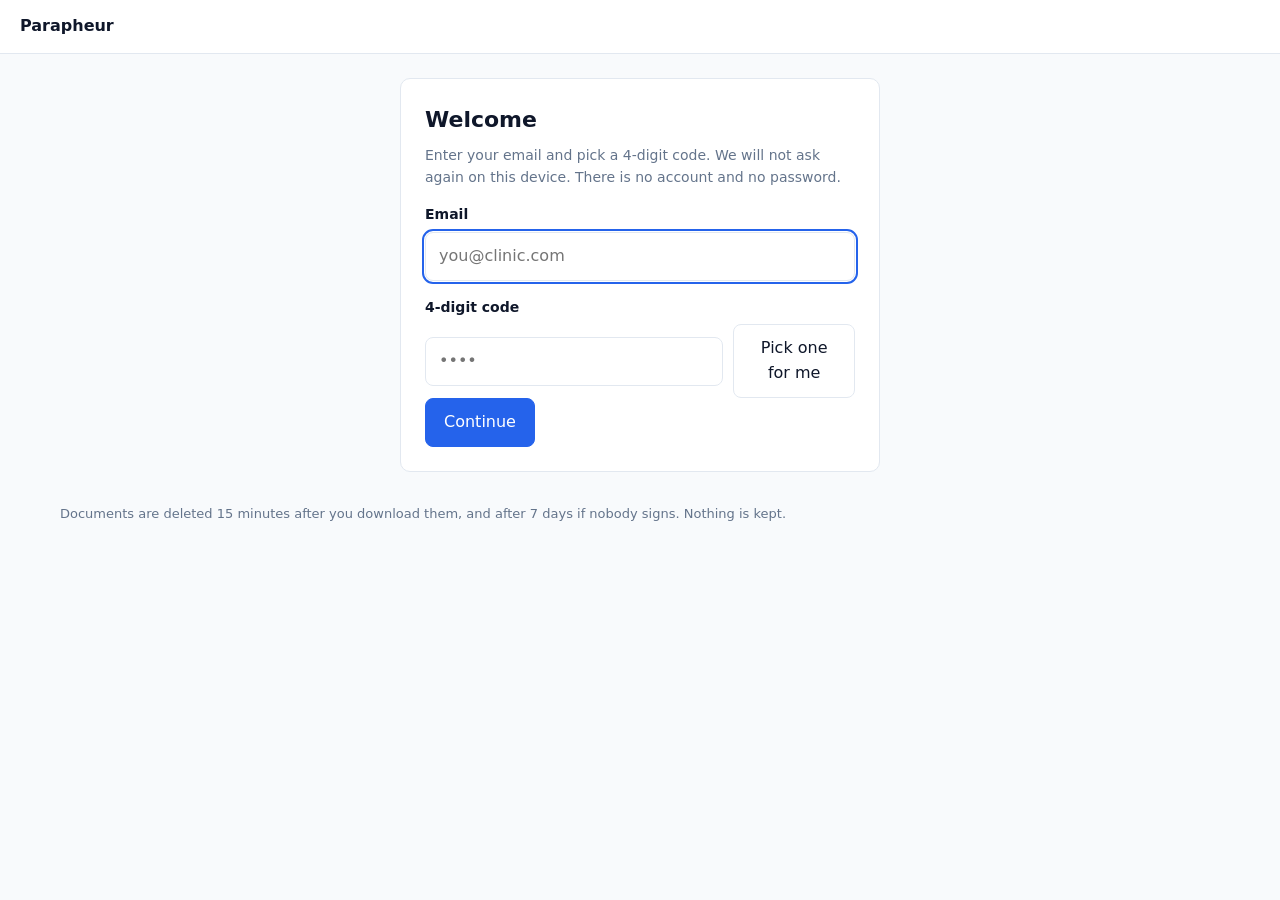
==== index.html @ 0815b0e6 "Parapheur : outil de signature de documents a distance" ====
<!doctype html>
<html lang="en">
<head>
  <meta charset="utf-8">
  <meta name="viewport" content="width=device-width, initial-scale=1, viewport-fit=cover">
  <title>Parapheur</title>
  <meta name="description" content="Send a PDF to be signed, without accounts.">
  <link rel="manifest" href="manifest.webmanifest">
  <meta name="theme-color" content="#0f172a">
  <link rel="apple-touch-icon" href="icons/icon-192.png">
  <meta name="apple-mobile-web-app-capable" content="yes">
  <meta name="apple-mobile-web-app-title" content="Parapheur">
  <link rel="stylesheet" href="css/style.css">
</head>
<body>
  <header id="entete">
    <a class="marque" href="#/">Parapheur</a>
    <nav id="nav" hidden>
      <a href="#/">New</a>
      <a href="#/suivi">Documents</a>
    </nav>
    <span id="qui"></span>
  </header>

  <main id="vue" aria-live="polite">
    <section class="carte"><p class="aide">Loading…</p></section>
  </main>

  <footer>
    <p>Documents are deleted 15 minutes after you download them, and after 7
    days if nobody signs. Nothing is kept.</p>
  </footer>

  <script type="module" src="js/app.js"></script>
</body>
</html>
---- css/style.css ----
/* Parapheur. Sobre et lisible : c'est un outil de bureau, pas une vitrine.
   L'ecran de creation vit sur un PC, l'ecran de signature sur un telephone. */

:root {
  --encre: #0f172a;
  --gris: #64748b;
  --bord: #e2e8f0;
  --fond: #f8fafc;
  --carte: #ffffff;
  --bleu: #2563eb;
  --vert: #16a34a;
  --orange: #ea580c;
  --rouge: #dc2626;
  --rayon: 10px;
}

* { box-sizing: border-box; }

/* Un display: flex plus bas ecraserait l'attribut hidden, dont le display:none
   par defaut vient de la feuille du navigateur. Sans cette ligne, un element
   marque hidden reste visible. */
[hidden] { display: none !important; }

body {
  margin: 0;
  font: 16px/1.55 system-ui, -apple-system, "Segoe UI", Roboto, sans-serif;
  color: var(--encre);
  background: var(--fond);
  padding-bottom: env(safe-area-inset-bottom);
}

#entete {
  display: flex;
  align-items: center;
  gap: 20px;
  padding: 14px 20px;
  background: var(--carte);
  border-bottom: 1px solid var(--bord);
  position: sticky;
  top: 0;
  z-index: 10;
}

.marque { font-weight: 700; text-decoration: none; color: var(--encre); }
#entete nav { display: flex; gap: 16px; }
#entete nav a { color: var(--gris); text-decoration: none; font-size: 15px; }
#entete nav a:hover { color: var(--encre); }
#qui { margin-left: auto; color: var(--gris); font-size: 14px; }

main { max-width: 1200px; margin: 24px auto; padding: 0 20px; }

.carte {
  background: var(--carte);
  border: 1px solid var(--bord);
  border-radius: var(--rayon);
  padding: 24px;
}
.carte.etroite { max-width: 480px; margin: 0 auto; }

h2 { margin: 0 0 8px; font-size: 22px; }
h3 { margin: 24px 0 8px; font-size: 15px; text-transform: uppercase;
     letter-spacing: .04em; color: var(--gris); }

.aide { color: var(--gris); font-size: 14px; margin: 8px 0 16px; }
.erreur { color: var(--rouge); font-size: 14px; margin: 12px 0; }

label { display: block; font-size: 14px; font-weight: 600; margin: 16px 0 6px; }

input[type="text"], input[type="email"] {
  width: 100%;
  padding: 11px 13px;
  border: 1px solid var(--bord);
  border-radius: 8px;
  font: inherit;
  background: var(--carte);
}
input:focus { outline: 2px solid var(--bleu); outline-offset: 1px; }
input[readonly] { background: var(--fond); color: var(--gris); }

button, .bouton {
  font: inherit;
  border-radius: 8px;
  padding: 11px 18px;
  cursor: pointer;
  border: 1px solid transparent;
  display: inline-block;
  text-decoration: none;
  text-align: center;
}
.principal { background: var(--bleu); color: #fff; border-color: var(--bleu); }
.principal:hover { background: #1d4ed8; }
.principal:disabled { opacity: .6; cursor: default; }
.secondaire { background: var(--carte); color: var(--encre); border-color: var(--bord); }
.secondaire:hover { background: var(--fond); }
.lien { background: none; border: none; color: var(--gris); text-decoration: underline;
        padding: 6px 0; }

.rangee { display: flex; gap: 10px; align-items: center; }
.rangee.entre { justify-content: space-between; }

/* Depot du fichier */
.depot { text-align: center; padding: 48px 20px; border: 2px dashed var(--bord);
         border-radius: var(--rayon); }

/* Atelier : outils a gauche, document a droite. C'est la disposition PC. */
#atelier { display: grid; grid-template-columns: 320px 1fr; gap: 24px; align-items: start; }
@media (max-width: 900px) {
  #atelier { grid-template-columns: 1fr; }
}

.colonne-outils { position: sticky; top: 80px; }

.signataire { display: flex; align-items: center; gap: 8px; margin-bottom: 8px; }
.pastille { width: 14px; height: 14px; border-radius: 50%; flex: none; }
.signataire .retirer { border: none; background: none; color: var(--gris);
                       font-size: 20px; line-height: 1; padding: 0 6px; }

.types { display: flex; flex-wrap: wrap; gap: 6px; }
.puce { background: var(--carte); border: 2px solid var(--bord); font-size: 13px;
        padding: 6px 10px; }
.puce-active { background: var(--encre); color: #fff; }

/* Le document et ses calques */
.document { overflow-x: auto; }
.page { position: relative; margin: 0 auto 16px; box-shadow: 0 1px 6px rgba(0,0,0,.14);
        background: #fff; max-width: 100%; }
.page canvas { display: block; width: 100%; height: auto; }

.calque { position: absolute; inset: 0; touch-action: none; cursor: crosshair; }
.document.lecture .calque { cursor: default; }

.zone {
  position: absolute;
  border: 2px solid var(--bleu);
  border-radius: 4px;
  cursor: move;
}
.zone-lecture { cursor: default; }
.etiquette {
  position: absolute; top: -20px; left: -2px;
  font-size: 11px; color: #fff; padding: 1px 6px; border-radius: 4px;
  white-space: nowrap;
}
.poignee {
  position: absolute; right: -7px; bottom: -7px;
  width: 16px; height: 16px; border-radius: 50%;
  background: #fff; border: 2px solid currentColor; cursor: nwse-resize;
}
.zone .retirer {
  position: absolute; top: -10px; right: -10px;
  width: 22px; height: 22px; padding: 0; line-height: 1;
  border-radius: 50%; background: #fff; border: 1px solid var(--bord);
  color: var(--gris); font-size: 15px;
}

/* Liens produits */
.lien-signataire { display: grid; grid-template-columns: 140px 1fr auto;
                   gap: 10px; align-items: center; margin-bottom: 10px; }
@media (max-width: 640px) {
  .lien-signataire { grid-template-columns: 1fr; }
}

/* Suivi */
.demande { border: 1px solid var(--bord); border-radius: var(--rayon);
           padding: 16px; margin-bottom: 12px; }
.demande-titre { display: flex; align-items: center; gap: 8px; }
.pastille-alerte { width: 10px; height: 10px; border-radius: 50%;
                   background: var(--rouge); flex: none; }
.demande-etat { font-size: 14px; margin: 4px 0 8px; }
.demande-etat.vert { color: var(--vert); font-weight: 600; }
.demande-etat.orange { color: var(--orange); }
.demande-etat.gris { color: var(--gris); }
.signataires-etat { list-style: none; padding: 0; margin: 0 0 12px;
                    font-size: 14px; color: var(--gris); }
.demande-pied { display: flex; align-items: center; justify-content: space-between; gap: 12px; }
.compte-rebours { margin: 12px 0 0; font-size: 14px; font-weight: 600; color: var(--orange); }

.encart { background: #eff6ff; border: 1px solid #bfdbfe; border-radius: var(--rayon);
          padding: 16px; margin-bottom: 16px; }
.encart .aide { margin-bottom: 10px; }

/* Signature */
.barre-bas {
  position: sticky; bottom: 0;
  padding: 12px 20px calc(12px + env(safe-area-inset-bottom));
  background: var(--carte); border-top: 1px solid var(--bord); text-align: center;
}
.barre-bas .principal { width: 100%; max-width: 420px; padding: 14px; font-size: 17px; }

.fenetre {
  position: fixed; inset: 0; background: rgba(15, 23, 42, .55);
  display: flex; align-items: center; justify-content: center; padding: 16px; z-index: 50;
}
.fenetre-carte {
  background: var(--carte); border-radius: var(--rayon); padding: 22px;
  width: 100%; max-width: 560px; max-height: 92vh; overflow-y: auto;
}
.cadre-trace { border: 1px dashed var(--bord); border-radius: 8px; background: var(--fond); }
#trace { display: block; width: 100%; height: auto; touch-action: none; }

footer { max-width: 1200px; margin: 32px auto; padding: 0 20px 32px;
         color: var(--gris); font-size: 13px; }
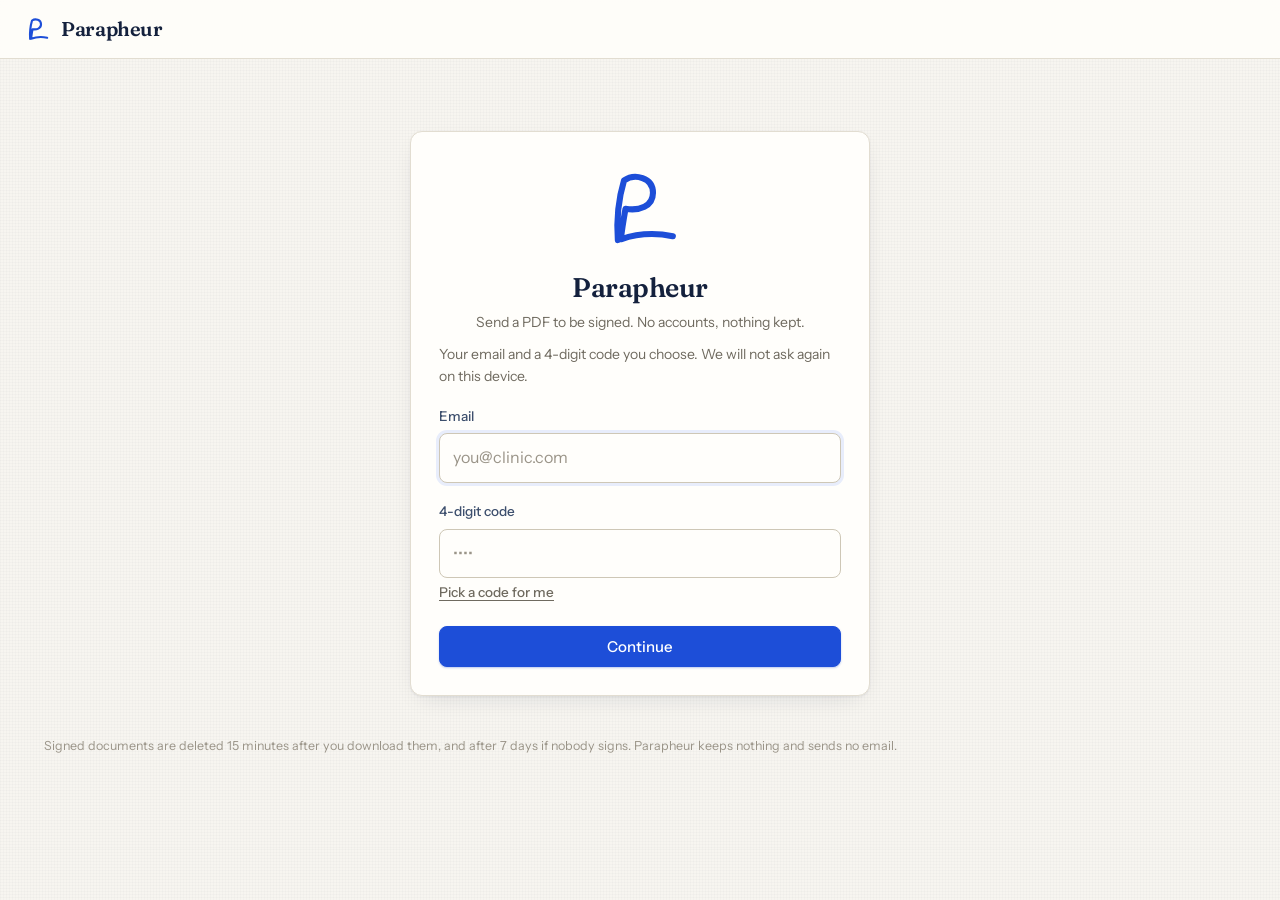
==== commit 6b4a68d2: "Une identite : le paraphe, logo favicon icones et banniere" ====
--- a/index.html
+++ b/index.html
@@ -3,18 +3,33 @@
 <head>
   <meta charset="utf-8">
   <meta name="viewport" content="width=device-width, initial-scale=1, viewport-fit=cover">
-  <title>Parapheur</title>
-  <meta name="description" content="Send a PDF to be signed, without accounts.">
+  <title>Parapheur — send a PDF to be signed</title>
+  <meta name="description" content="Send a PDF to be signed. No accounts, nothing kept.">
+
+  <link rel="icon" href="icons/favicon.svg" type="image/svg+xml">
+  <link rel="icon" href="icons/icon-192.png" sizes="192x192">
+  <link rel="apple-touch-icon" href="icons/icon-192.png">
   <link rel="manifest" href="manifest.webmanifest">
-  <meta name="theme-color" content="#0f172a">
-  <link rel="apple-touch-icon" href="icons/icon-192.png">
+  <meta name="theme-color" content="#14213d">
   <meta name="apple-mobile-web-app-capable" content="yes">
   <meta name="apple-mobile-web-app-title" content="Parapheur">
+
+  <meta property="og:title" content="Parapheur">
+  <meta property="og:description" content="Send a PDF to be signed. No accounts, nothing kept.">
+  <meta property="og:image" content="icons/banniere.svg">
+  <meta property="og:type" content="website">
+
+  <link rel="preconnect" href="https://fonts.googleapis.com">
+  <link rel="preconnect" href="https://fonts.gstatic.com" crossorigin>
+  <link rel="stylesheet" href="https://fonts.googleapis.com/css2?family=Fraunces:opsz,wght@9..144,500;9..144,600;9..144,700&family=Instrument+Sans:wght@400;500;600&family=Space+Mono:wght@400;700&display=swap">
   <link rel="stylesheet" href="css/style.css">
 </head>
 <body>
   <header id="entete">
-    <a class="marque" href="#/">Parapheur</a>
+    <a class="marque" href="#/" aria-label="Parapheur">
+      <span class="marque-signe" aria-hidden="true"></span>
+      <span class="marque-nom">Parapheur</span>
+    </a>
     <nav id="nav" hidden>
       <a href="#/">New</a>
       <a href="#/suivi">Documents</a>
@@ -23,12 +38,12 @@
   </header>
 
   <main id="vue" aria-live="polite">
-    <section class="carte"><p class="aide">Loading…</p></section>
+    <section class="carte etroite"><p class="aide">Loading…</p></section>
   </main>
 
   <footer>
-    <p>Documents are deleted 15 minutes after you download them, and after 7
-    days if nobody signs. Nothing is kept.</p>
+    <p>Signed documents are deleted 15 minutes after you download them, and
+    after 7 days if nobody signs. Parapheur keeps nothing and sends no email.</p>
   </footer>
 
   <script type="module" src="js/app.js"></script>
--- a/css/style.css
+++ b/css/style.css
@@ -1,17 +1,50 @@
-/* Parapheur. Sobre et lisible : c'est un outil de bureau, pas une vitrine.
-   L'ecran de creation vit sur un PC, l'ecran de signature sur un telephone. */
+/* Parapheur
+   ==========================================================================
+   Un parapheur est le classeur de cuir dans lequel on presente les documents
+   a signer. C'est de la papeterie de bureau : du papier, de l'encre, un geste.
+   Le decor vient de la, pas d'un tableau de bord.
+
+   Le chassis reste sourd (papier, encre) pour que la seule couleur vive de
+   l'ecran soit celle des champs poses sur le document : c'est la que l'oeil
+   doit aller. La marque de fabrique est le repere « x » du « sign here » des
+   contrats americains, qui revient sur la zone de signature et sur le cadre
+   de trace.
+   ========================================================================== */
 
 :root {
-  --encre: #0f172a;
-  --gris: #64748b;
-  --bord: #e2e8f0;
-  --fond: #f8fafc;
-  --carte: #ffffff;
-  --bleu: #2563eb;
-  --vert: #16a34a;
-  --orange: #ea580c;
-  --rouge: #dc2626;
-  --rayon: 10px;
+  /* Encre de stylo plume, delavee par paliers. */
+  --encre: #14213d;
+  --encre-douce: #3d4f6d;
+  --gris: #6f6a5f;
+  --gris-clair: #9a9488;
+
+  /* Papier. Jamais de blanc pur : l'ecran fatigue moins, et un PDF pose
+     dessus se detache enfin. */
+  --papier: #f7f5f0;
+  --feuille: #fffefb;
+  --bord: #e2ddd1;
+  --bord-fort: #cec7b6;
+
+  /* L'encre fraiche : la couleur de l'action, et d'elle seule. */
+  --action: #1d4ed8;
+  --action-sombre: #1739a8;
+  --action-voile: #e8edfb;
+
+  --vert: #17795e;
+  --ambre: #b45309;
+  --rouge: #b42318;
+  --rouge-voile: #fdf0ef;
+
+  --rayon: 12px;
+  --rayon-petit: 8px;
+  --ombre: 0 1px 2px rgba(20, 33, 61, .06), 0 8px 24px -12px rgba(20, 33, 61, .18);
+  --ombre-forte: 0 4px 12px rgba(20, 33, 61, .10), 0 24px 48px -20px rgba(20, 33, 61, .30);
+
+  --serif: "Fraunces", Georgia, "Times New Roman", serif;
+  --sans: "Instrument Sans", system-ui, -apple-system, "Segoe UI", Roboto, sans-serif;
+  --mono: "Space Mono", ui-monospace, "SF Mono", Menlo, monospace;
+
+  --transition: 160ms cubic-bezier(.2, .7, .3, 1);
 }
 
 * { box-sizing: border-box; }
@@ -21,182 +54,828 @@
    marque hidden reste visible. */
 [hidden] { display: none !important; }
 
+html { -webkit-text-size-adjust: 100%; }
+
 body {
   margin: 0;
-  font: 16px/1.55 system-ui, -apple-system, "Segoe UI", Roboto, sans-serif;
+  font: 400 16px/1.6 var(--sans);
   color: var(--encre);
-  background: var(--fond);
+  background: var(--papier);
   padding-bottom: env(safe-area-inset-bottom);
-}
+  /* La trame du papier : deux hachures a peine visibles, qui donnent une
+     matiere sans jamais gener la lecture. */
+  background-image:
+    repeating-linear-gradient(90deg, rgba(20, 33, 61, .018) 0 1px, transparent 1px 3px),
+    repeating-linear-gradient(0deg, rgba(20, 33, 61, .018) 0 1px, transparent 1px 3px);
+}
+
+/* --- Entete -------------------------------------------------------------- */
 
 #entete {
   display: flex;
   align-items: center;
-  gap: 20px;
-  padding: 14px 20px;
-  background: var(--carte);
+  gap: 24px;
+  padding: 16px 24px;
+  background: rgba(255, 254, 251, .88);
+  backdrop-filter: saturate(1.4) blur(10px);
   border-bottom: 1px solid var(--bord);
   position: sticky;
   top: 0;
-  z-index: 10;
-}
-
-.marque { font-weight: 700; text-decoration: none; color: var(--encre); }
-#entete nav { display: flex; gap: 16px; }
-#entete nav a { color: var(--gris); text-decoration: none; font-size: 15px; }
-#entete nav a:hover { color: var(--encre); }
-#qui { margin-left: auto; color: var(--gris); font-size: 14px; }
-
-main { max-width: 1200px; margin: 24px auto; padding: 0 20px; }
+  z-index: 20;
+}
+
+.marque {
+  display: inline-flex;
+  align-items: center;
+  gap: 11px;
+  text-decoration: none;
+  color: var(--encre);
+}
+
+/* Le paraphe : le P trace d'un seul geste, qui sert aussi de favicon et
+   d'icone d'application. Une seule forme pour toute la marque. */
+.marque-signe {
+  width: 26px;
+  height: 26px;
+  flex: none;
+  background: var(--action);
+  -webkit-mask: no-repeat center/contain url("data:image/svg+xml,%3Csvg xmlns='http://www.w3.org/2000/svg' viewBox='0 0 110 100'%3E%3Cpath d='M26%2092%20C24%2064%2028%2034%2034%2014%20C48%204%2072%2010%2072%2030%20C72%2048%2054%2054%2036%2051%20C33%2068%2031%2080%2030%2091%20C50%2084%2074%2082%2098%2087' fill='none' stroke='%231d4ed8' stroke-width='9' stroke-linecap='round' stroke-linejoin='round'/%3E%3C/svg%3E");
+  mask: no-repeat center/contain url("data:image/svg+xml,%3Csvg xmlns='http://www.w3.org/2000/svg' viewBox='0 0 110 100'%3E%3Cpath d='M26%2092%20C24%2064%2028%2034%2034%2014%20C48%204%2072%2010%2072%2030%20C72%2048%2054%2054%2036%2051%20C33%2068%2031%2080%2030%2091%20C50%2084%2074%2082%2098%2087' fill='none' stroke='%231d4ed8' stroke-width='9' stroke-linecap='round' stroke-linejoin='round'/%3E%3C/svg%3E");
+  transition: transform 320ms cubic-bezier(.2, 1.3, .3, 1);
+}
+.marque:hover .marque-signe { transform: rotate(-6deg) scale(1.08); }
+
+.marque-nom {
+  font: 600 20px/1 var(--serif);
+  font-variation-settings: "SOFT" 24, "WONK" 1;
+  letter-spacing: -.018em;
+}
+
+#entete nav { display: flex; gap: 4px; }
+#entete nav a {
+  color: var(--gris);
+  text-decoration: none;
+  font-size: 14.5px;
+  padding: 7px 12px;
+  border-radius: var(--rayon-petit);
+  transition: background var(--transition), color var(--transition);
+}
+#entete nav a:hover { color: var(--encre); background: rgba(20, 33, 61, .05); }
+
+#qui {
+  margin-left: auto;
+  color: var(--gris-clair);
+  font: 400 12.5px/1 var(--mono);
+  letter-spacing: -.02em;
+}
+
+/* --- L'accueil : le paraphe se dessine ----------------------------------- */
+
+.accueil { text-align: center; padding: 6px 0 2px; }
+.accueil-signe {
+  width: 84px;
+  height: 84px;
+  margin: 0 auto 14px;
+}
+.accueil-signe path {
+  fill: none;
+  stroke: var(--action);
+  stroke-width: 8;
+  stroke-linecap: round;
+  stroke-linejoin: round;
+  stroke-dasharray: 340;
+  stroke-dashoffset: 340;
+  animation: tracer 1400ms cubic-bezier(.35, .05, .2, 1) 180ms forwards;
+}
+@keyframes tracer { to { stroke-dashoffset: 0; } }
+
+/* --- Ossature ------------------------------------------------------------ */
+
+main { max-width: 1240px; margin: 32px auto; padding: 0 24px; }
 
 .carte {
-  background: var(--carte);
+  background: var(--feuille);
   border: 1px solid var(--bord);
   border-radius: var(--rayon);
-  padding: 24px;
-}
-.carte.etroite { max-width: 480px; margin: 0 auto; }
-
-h2 { margin: 0 0 8px; font-size: 22px; }
-h3 { margin: 24px 0 8px; font-size: 15px; text-transform: uppercase;
-     letter-spacing: .04em; color: var(--gris); }
-
-.aide { color: var(--gris); font-size: 14px; margin: 8px 0 16px; }
-.erreur { color: var(--rouge); font-size: 14px; margin: 12px 0; }
-
-label { display: block; font-size: 14px; font-weight: 600; margin: 16px 0 6px; }
-
-input[type="text"], input[type="email"] {
+  padding: 28px;
+  box-shadow: var(--ombre);
+  animation: entree 420ms cubic-bezier(.2, .7, .3, 1) both;
+}
+.carte.etroite { max-width: 460px; margin: 8vh auto 0; }
+
+@keyframes entree {
+  from { opacity: 0; transform: translateY(10px); }
+  to { opacity: 1; transform: none; }
+}
+
+h2 {
+  margin: 0 0 6px;
+  font: 600 27px/1.15 var(--serif);
+  font-variation-settings: "SOFT" 20, "WONK" 1;
+  letter-spacing: -.02em;
+}
+h3 {
+  margin: 26px 0 10px;
+  font: 500 11.5px/1 var(--mono);
+  text-transform: uppercase;
+  letter-spacing: .09em;
+  color: var(--gris-clair);
+}
+h3:first-of-type { margin-top: 0; }
+
+.aide { color: var(--gris); font-size: 14px; margin: 8px 0 18px; }
+.aide:last-child { margin-bottom: 0; }
+
+/* --- Champs -------------------------------------------------------------- */
+
+label {
+  display: block;
+  font-size: 13.5px;
+  font-weight: 500;
+  margin: 18px 0 6px;
+  color: var(--encre-douce);
+}
+label .aide { display: inline; font-size: 12.5px; margin: 0; }
+
+/* Tous les champs de saisie, sans exception. Cibler les types un par un laisse
+   fatalement un tel ou un textarea a la largeur par defaut du navigateur. */
+input:not([type="file"]):not([type="checkbox"]):not([type="radio"]),
+textarea {
   width: 100%;
+  display: block;
   padding: 11px 13px;
-  border: 1px solid var(--bord);
-  border-radius: 8px;
+  border: 1px solid var(--bord-fort);
+  border-radius: var(--rayon-petit);
   font: inherit;
-  background: var(--carte);
-}
-input:focus { outline: 2px solid var(--bleu); outline-offset: 1px; }
-input[readonly] { background: var(--fond); color: var(--gris); }
+  color: var(--encre);
+  background: var(--feuille);
+  transition: border-color var(--transition), box-shadow var(--transition),
+              background var(--transition);
+}
+textarea { resize: vertical; min-height: 68px; line-height: 1.5; }
+
+input::placeholder, textarea::placeholder { color: var(--gris-clair); }
+
+input:focus, textarea:focus {
+  outline: none;
+  border-color: var(--action);
+  box-shadow: 0 0 0 3px var(--action-voile);
+}
+a:focus-visible, button:focus-visible {
+  outline: 2px solid var(--action);
+  outline-offset: 2px;
+}
+input[readonly] {
+  background: var(--papier);
+  color: var(--gris);
+  border-style: dashed;
+}
+
+/* Validation en direct. L'etat se lit sans avoir a cliquer sur quoi que ce
+   soit : bordure, pastille, et un mot sous le champ quand c'est faux. */
+.champ { position: relative; }
+.champ input, .champ textarea { padding-right: 38px; }
+
+.champ[data-etat="valide"] input,
+.champ[data-etat="valide"] textarea { border-color: #86c5b0; }
+.champ[data-etat="erreur"] input,
+.champ[data-etat="erreur"] textarea {
+  border-color: var(--rouge);
+  background: var(--rouge-voile);
+}
+
+.marqueur {
+  position: absolute;
+  right: 12px;
+  top: 41px;
+  width: 17px;
+  height: 17px;
+  opacity: 0;
+  transform: scale(.6);
+  transition: opacity var(--transition), transform var(--transition);
+  pointer-events: none;
+}
+.champ[data-etat="valide"] .marqueur { opacity: 1; transform: none; }
+.marqueur svg { display: block; width: 100%; height: 100%; }
+.marqueur path {
+  stroke: var(--vert);
+  stroke-width: 2.4;
+  fill: none;
+  stroke-linecap: round;
+  stroke-linejoin: round;
+  stroke-dasharray: 22;
+  stroke-dashoffset: 22;
+}
+.champ[data-etat="valide"] .marqueur path { animation: cocher 300ms ease forwards; }
+@keyframes cocher { to { stroke-dashoffset: 0; } }
+
+.souci {
+  color: var(--rouge);
+  font-size: 12.5px;
+  margin: 6px 0 0;
+  animation: entree 200ms ease both;
+}
+
+.erreur {
+  color: var(--rouge);
+  font-size: 13.5px;
+  margin: 14px 0;
+  padding: 10px 12px;
+  background: var(--rouge-voile);
+  border-left: 3px solid var(--rouge);
+  border-radius: 0 var(--rayon-petit) var(--rayon-petit) 0;
+  animation: secousse 320ms cubic-bezier(.36, .07, .19, .97) both;
+}
+@keyframes secousse {
+  10%, 90% { transform: translateX(-1px); }
+  30%, 70% { transform: translateX(2px); }
+  50% { transform: translateX(-2px); }
+}
+
+/* --- Boutons ------------------------------------------------------------- */
 
 button, .bouton {
-  font: inherit;
-  border-radius: 8px;
-  padding: 11px 18px;
+  font: 500 15px/1 var(--sans);
+  border-radius: var(--rayon-petit);
+  padding: 12px 20px;
   cursor: pointer;
   border: 1px solid transparent;
-  display: inline-block;
+  display: inline-flex;
+  align-items: center;
+  justify-content: center;
+  gap: 8px;
   text-decoration: none;
+  transition: background var(--transition), border-color var(--transition),
+              transform var(--transition), box-shadow var(--transition),
+              color var(--transition);
+}
+button:active, .bouton:active { transform: translateY(1px); }
+
+.principal {
+  background: var(--action);
+  color: #fff;
+  border-color: var(--action);
+  box-shadow: 0 1px 2px rgba(29, 78, 216, .3);
+}
+.principal:hover { background: var(--action-sombre); border-color: var(--action-sombre); }
+.principal:disabled {
+  opacity: .55;
+  cursor: default;
+  transform: none;
+  box-shadow: none;
+}
+
+.secondaire {
+  background: var(--feuille);
+  color: var(--encre);
+  border-color: var(--bord-fort);
+}
+.secondaire:hover { background: var(--papier); border-color: var(--gris-clair); }
+
+.lien {
+  background: none;
+  border: none;
+  color: var(--gris);
+  text-decoration: underline;
+  text-underline-offset: 3px;
+  padding: 8px 0;
+  font-size: 13.5px;
+}
+.lien:hover { color: var(--encre); }
+
+.rangee { display: flex; gap: 10px; align-items: center; flex-wrap: wrap; }
+.rangee.entre { justify-content: space-between; }
+
+/* --- Depot du document --------------------------------------------------- */
+
+.depot {
   text-align: center;
-}
-.principal { background: var(--bleu); color: #fff; border-color: var(--bleu); }
-.principal:hover { background: #1d4ed8; }
-.principal:disabled { opacity: .6; cursor: default; }
-.secondaire { background: var(--carte); color: var(--encre); border-color: var(--bord); }
-.secondaire:hover { background: var(--fond); }
-.lien { background: none; border: none; color: var(--gris); text-decoration: underline;
-        padding: 6px 0; }
-
-.rangee { display: flex; gap: 10px; align-items: center; }
-.rangee.entre { justify-content: space-between; }
-
-/* Depot du fichier */
-.depot { text-align: center; padding: 48px 20px; border: 2px dashed var(--bord);
-         border-radius: var(--rayon); }
-
-/* Atelier : outils a gauche, document a droite. C'est la disposition PC. */
-#atelier { display: grid; grid-template-columns: 320px 1fr; gap: 24px; align-items: start; }
-@media (max-width: 900px) {
+  padding: 64px 24px;
+  border: 1.5px dashed var(--bord-fort);
+  border-radius: var(--rayon);
+  background:
+    repeating-linear-gradient(-45deg,
+      rgba(20, 33, 61, .012) 0 12px, transparent 12px 24px);
+  transition: border-color var(--transition), background var(--transition);
+}
+.depot:hover { border-color: var(--action); }
+
+/* --- Atelier : outils a gauche, document a droite ------------------------ */
+
+#atelier {
+  display: grid;
+  grid-template-columns: 296px 1fr;
+  gap: 32px;
+  align-items: start;
+  animation: entree 340ms ease both;
+}
+@media (max-width: 940px) {
   #atelier { grid-template-columns: 1fr; }
-}
-
-.colonne-outils { position: sticky; top: 80px; }
-
-.signataire { display: flex; align-items: center; gap: 8px; margin-bottom: 8px; }
-.pastille { width: 14px; height: 14px; border-radius: 50%; flex: none; }
-.signataire .retirer { border: none; background: none; color: var(--gris);
-                       font-size: 20px; line-height: 1; padding: 0 6px; }
-
+  .colonne-outils { position: static; }
+}
+
+.colonne-outils { position: sticky; top: 92px; }
+
+/* La palette de champs, groupee par famille. Les pastilles de couleur font le
+   lien avec ce qui est pose sur le document. */
+.famille { margin-bottom: 14px; }
+.famille-titre {
+  font: 400 10.5px/1 var(--mono);
+  text-transform: uppercase;
+  letter-spacing: .08em;
+  color: var(--gris-clair);
+  margin-bottom: 7px;
+}
 .types { display: flex; flex-wrap: wrap; gap: 6px; }
-.puce { background: var(--carte); border: 2px solid var(--bord); font-size: 13px;
-        padding: 6px 10px; }
-.puce-active { background: var(--encre); color: #fff; }
-
-/* Le document et ses calques */
-.document { overflow-x: auto; }
-.page { position: relative; margin: 0 auto 16px; box-shadow: 0 1px 6px rgba(0,0,0,.14);
-        background: #fff; max-width: 100%; }
-.page canvas { display: block; width: 100%; height: auto; }
+
+.puce {
+  background: var(--feuille);
+  border: 1px solid var(--bord-fort);
+  font-size: 13px;
+  font-weight: 500;
+  padding: 7px 11px;
+  color: var(--encre-douce);
+  display: inline-flex;
+  align-items: center;
+  gap: 7px;
+  border-radius: 999px;
+}
+.puce:hover { border-color: var(--gris-clair); background: var(--papier); }
+.puce-active {
+  background: var(--encre);
+  color: #fff;
+  border-color: var(--encre);
+  box-shadow: 0 2px 8px -2px rgba(20, 33, 61, .4);
+}
+.point { width: 8px; height: 8px; border-radius: 50%; flex: none; }
+
+.resume {
+  margin: 18px 0;
+  padding: 12px 14px;
+  background: var(--papier);
+  border-radius: var(--rayon-petit);
+  border: 1px solid var(--bord);
+}
+.resume .aide { margin: 0; font-size: 13px; }
+.resume .manque {
+  display: block;
+  margin-top: 8px;
+  font-size: 13px;
+  font-weight: 500;
+  color: var(--ambre);
+}
+.colonne-outils .principal { width: 100%; }
+
+/* --- Le document et ses calques ------------------------------------------ */
+
+.document {
+  overflow-x: auto;
+  padding: 4px 4px 10px;
+  scroll-behavior: smooth;
+}
+
+/* Chaque page est une feuille posee : liseré clair, ombre portee douce, et un
+   numero discret qui n'apparait qu'au survol. */
+.page {
+  position: relative;
+  margin: 0 auto 26px;
+  background: #fff;
+  max-width: 100%;
+  border-radius: 4px;
+  box-shadow:
+    0 0 0 1px rgba(20, 33, 61, .07),
+    0 2px 4px -1px rgba(20, 33, 61, .07),
+    0 18px 36px -18px rgba(20, 33, 61, .35);
+  transition: box-shadow 260ms cubic-bezier(.2, .7, .3, 1);
+  animation: feuille 460ms cubic-bezier(.2, .8, .3, 1) both;
+}
+.page:hover {
+  box-shadow:
+    0 0 0 1px rgba(20, 33, 61, .1),
+    0 4px 8px -2px rgba(20, 33, 61, .08),
+    0 26px 52px -20px rgba(20, 33, 61, .42);
+}
+@keyframes feuille {
+  from { opacity: 0; transform: translateY(14px) scale(.995); }
+  to { opacity: 1; transform: none; }
+}
+.page canvas { display: block; width: 100%; height: auto; border-radius: 4px; }
+
+.numero-page {
+  position: absolute;
+  top: 10px;
+  right: 12px;
+  font: 400 10.5px/1 var(--mono);
+  color: var(--gris-clair);
+  background: rgba(255, 254, 251, .92);
+  padding: 4px 7px;
+  border-radius: 999px;
+  pointer-events: none;
+  opacity: 0;
+  transition: opacity var(--transition);
+}
+.page:hover .numero-page { opacity: 1; }
 
 .calque { position: absolute; inset: 0; touch-action: none; cursor: crosshair; }
 .document.lecture .calque { cursor: default; }
 
+/* --- Les cadres poses sur le document ------------------------------------ */
+
 .zone {
   position: absolute;
-  border: 2px solid var(--bleu);
+  border: 1.5px solid currentColor;
+  border-radius: 5px;
+  cursor: move;
+  /* La teinte du champ sert de base : un degrade la rend moins plate qu'un
+     aplat, sans jamais masquer le texte du document dessous. */
+  background:
+    linear-gradient(135deg,
+      color-mix(in srgb, currentColor 14%, transparent),
+      color-mix(in srgb, currentColor 6%, transparent));
+  box-shadow: 0 1px 3px -1px color-mix(in srgb, currentColor 40%, transparent);
+  transition: box-shadow 200ms cubic-bezier(.2, .7, .3, 1),
+              background 200ms cubic-bezier(.2, .7, .3, 1);
+  animation: pose 340ms cubic-bezier(.16, 1.2, .3, 1) both;
+}
+@keyframes pose {
+  0% { opacity: 0; transform: scale(.9); }
+  60% { opacity: 1; }
+  100% { opacity: 1; transform: none; }
+}
+.zone:hover {
+  box-shadow: 0 4px 14px -4px color-mix(in srgb, currentColor 65%, transparent);
+  background:
+    linear-gradient(135deg,
+      color-mix(in srgb, currentColor 20%, transparent),
+      color-mix(in srgb, currentColor 9%, transparent));
+}
+
+/* Un liseré interieur au survol : l'objet dit qu'il se manipule. */
+.zone::after {
+  content: "";
+  position: absolute;
+  inset: 3px;
+  border-radius: 2px;
+  border: 1px dashed color-mix(in srgb, currentColor 45%, transparent);
+  opacity: 0;
+  transition: opacity var(--transition);
+  pointer-events: none;
+}
+.zone:hover::after { opacity: 1; }
+
+.zone-lecture {
+  cursor: default;
+  /* Cote signataire, le cadre respire doucement : il attire l'oeil sans
+     clignoter ni reclamer. */
+  animation: pose 340ms cubic-bezier(.16, 1.2, .3, 1) both,
+             respire 3.6s ease-in-out 1.2s infinite;
+}
+@keyframes respire {
+  0%, 100% { box-shadow: 0 1px 3px -1px color-mix(in srgb, currentColor 40%, transparent); }
+  50% { box-shadow: 0 2px 18px -2px color-mix(in srgb, currentColor 60%, transparent); }
+}
+.zone-lecture::after { opacity: .55; }
+.zone-lecture[data-type="signature"] { border-bottom-width: 2.5px; }
+
+.etiquette {
+  position: absolute;
+  top: -21px;
+  left: -1px;
+  font: 500 10px/1 var(--mono);
+  color: #fff;
+  padding: 4px 8px;
+  border-radius: 5px 5px 5px 0;
+  white-space: nowrap;
+  letter-spacing: .01em;
+  box-shadow: 0 2px 6px -2px rgba(20, 33, 61, .5);
+  transform-origin: bottom left;
+  animation: etiquette-pose 300ms cubic-bezier(.2, 1.3, .4, 1) 70ms both;
+}
+@keyframes etiquette-pose {
+  from { opacity: 0; transform: translateY(5px) scale(.88); }
+  to { opacity: 1; transform: none; }
+}
+
+/* Le repere du « sign here », dessine plutot que typographie : il reste net a
+   toutes les tailles et prend la couleur du champ. */
+.zone[data-type="signature"]::before {
+  content: "";
+  position: absolute;
+  left: 7px;
+  bottom: 5px;
+  width: 13px;
+  height: 13px;
+  background: currentColor;
+  opacity: .5;
+  -webkit-mask: no-repeat center/contain url("data:image/svg+xml,%3Csvg xmlns='http://www.w3.org/2000/svg' viewBox='0 0 16 16'%3E%3Cpath d='M3 3l10 10M13 3L3 13' stroke='black' stroke-width='2' stroke-linecap='round'/%3E%3C/svg%3E");
+  mask: no-repeat center/contain url("data:image/svg+xml,%3Csvg xmlns='http://www.w3.org/2000/svg' viewBox='0 0 16 16'%3E%3Cpath d='M3 3l10 10M13 3L3 13' stroke='black' stroke-width='2' stroke-linecap='round'/%3E%3C/svg%3E");
+  pointer-events: none;
+}
+
+.poignee {
+  position: absolute;
+  right: -7px;
+  bottom: -7px;
+  width: 15px;
+  height: 15px;
+  border-radius: 50%;
+  background: #fff;
+  border: 2px solid currentColor;
+  cursor: nwse-resize;
+  opacity: 0;
+  transform: scale(.7);
+  transition: opacity var(--transition), transform var(--transition);
+  box-shadow: 0 1px 4px -1px rgba(20, 33, 61, .4);
+}
+.zone:hover .poignee { opacity: 1; transform: none; }
+.poignee:hover { transform: scale(1.2); }
+
+.zone .retirer {
+  position: absolute;
+  top: -11px;
+  right: -11px;
+  width: 22px;
+  height: 22px;
+  padding: 0;
+  line-height: 1;
+  border-radius: 50%;
+  background: #fff;
+  border: 1px solid var(--bord-fort);
+  color: var(--gris);
+  font-size: 14px;
+  opacity: 0;
+  transform: scale(.7);
+  transition: opacity var(--transition), transform var(--transition),
+              color var(--transition), border-color var(--transition);
+  box-shadow: 0 1px 4px -1px rgba(20, 33, 61, .3);
+}
+.zone:hover .retirer, .zone:focus-within .retirer { opacity: 1; transform: none; }
+.zone .retirer:hover {
+  color: var(--rouge);
+  border-color: var(--rouge);
+  transform: scale(1.12);
+}
+
+/* --- Le lien produit ----------------------------------------------------- */
+
+.lien-signataire {
+  display: grid;
+  grid-template-columns: auto 1fr auto;
+  gap: 10px;
+  align-items: center;
+  padding: 14px;
+  background: var(--papier);
+  border: 1px solid var(--bord);
+  border-radius: var(--rayon-petit);
+  margin: 16px 0;
+}
+.lien-signataire input {
+  font: 400 12.5px/1.4 var(--mono);
+  color: var(--gris);
+  background: var(--feuille);
+}
+@media (max-width: 620px) {
+  .lien-signataire { grid-template-columns: 1fr; }
+}
+
+/* --- Suivi --------------------------------------------------------------- */
+
+.demande {
+  border: 1px solid var(--bord);
+  border-radius: var(--rayon);
+  padding: 18px;
+  margin-bottom: 12px;
+  background: var(--feuille);
+  transition: border-color var(--transition), box-shadow var(--transition);
+  animation: entree 340ms ease both;
+}
+.demande:hover { border-color: var(--bord-fort); box-shadow: var(--ombre); }
+.demande-titre { display: flex; align-items: center; gap: 9px; font-size: 15.5px; }
+
+.pastille-alerte {
+  width: 8px;
+  height: 8px;
+  border-radius: 50%;
+  background: var(--action);
+  flex: none;
+  animation: pulsation 2.4s ease-out infinite;
+}
+@keyframes pulsation {
+  0% { box-shadow: 0 0 0 0 rgba(29, 78, 216, .45); }
+  70% { box-shadow: 0 0 0 9px rgba(29, 78, 216, 0); }
+  100% { box-shadow: 0 0 0 0 rgba(29, 78, 216, 0); }
+}
+
+.demande-etat { font-size: 13.5px; margin: 6px 0 12px; }
+.demande-etat.vert { color: var(--vert); font-weight: 500; }
+.demande-etat.ambre { color: var(--ambre); }
+.demande-etat.gris { color: var(--gris-clair); }
+
+.demande-pied { display: flex; align-items: center; justify-content: space-between; gap: 12px; }
+.demande-pied .aide { margin: 0; font: 400 12px/1 var(--mono); }
+
+.compte-rebours {
+  margin: 14px 0 0;
+  padding: 11px 13px;
+  background: var(--action-voile);
+  border-radius: var(--rayon-petit);
+  font-size: 13.5px;
+  font-weight: 500;
+  color: var(--action-sombre);
+  display: flex;
+  align-items: center;
+  gap: 10px;
+  animation: entree 260ms ease both;
+}
+.minuteur { font: 500 14px/1 var(--mono); }
+
+.encart {
+  background: var(--action-voile);
+  border: 1px solid #c7d5f7;
+  border-radius: var(--rayon-petit);
+  padding: 16px 18px;
+  margin-bottom: 18px;
+  animation: entree 320ms ease both;
+}
+.encart strong { display: block; margin-bottom: 4px; font-size: 15px; }
+.encart .aide { margin: 6px 0 12px; }
+
+/* --- Signature ----------------------------------------------------------- */
+
+.barre-bas {
+  position: sticky;
+  bottom: 0;
+  padding: 14px 24px calc(14px + env(safe-area-inset-bottom));
+  background: rgba(255, 254, 251, .93);
+  backdrop-filter: blur(10px);
+  border-top: 1px solid var(--bord);
+  text-align: center;
+  z-index: 15;
+}
+.barre-bas .principal {
+  width: 100%;
+  max-width: 420px;
+  padding: 15px;
+  font-size: 16px;
+}
+
+.fenetre {
+  position: fixed;
+  inset: 0;
+  background: rgba(20, 33, 61, .42);
+  backdrop-filter: blur(3px);
+  display: flex;
+  align-items: center;
+  justify-content: center;
+  padding: 16px;
+  z-index: 50;
+  animation: voile 200ms ease both;
+}
+@keyframes voile { from { opacity: 0; } to { opacity: 1; } }
+
+.fenetre-carte {
+  background: var(--feuille);
+  border-radius: var(--rayon);
+  padding: 26px;
+  width: 100%;
+  max-width: 540px;
+  max-height: 92vh;
+  overflow-y: auto;
+  box-shadow: var(--ombre-forte);
+  animation: monte 300ms cubic-bezier(.2, .9, .3, 1) both;
+}
+@keyframes monte {
+  from { opacity: 0; transform: translateY(18px) scale(.985); }
+  to { opacity: 1; transform: none; }
+}
+.fenetre-carte h3 { margin-top: 0; }
+
+@media (max-width: 560px) {
+  .fenetre { align-items: flex-end; padding: 0; }
+  .fenetre-carte {
+    border-radius: var(--rayon) var(--rayon) 0 0;
+    max-height: 94vh;
+    padding-bottom: calc(26px + env(safe-area-inset-bottom));
+    animation-name: monte-bas;
+  }
+}
+@keyframes monte-bas {
+  from { opacity: .5; transform: translateY(100%); }
+  to { opacity: 1; transform: none; }
+}
+
+/* Le cadre de trace reprend la ligne de signature d'un contrat : un trait
+   plein, precede du repere « x ». */
+.cadre-trace {
+  position: relative;
+  border: 1px solid var(--bord-fort);
+  border-radius: var(--rayon-petit);
+  background: var(--papier);
+  overflow: hidden;
+}
+.cadre-trace::before {
+  content: "\00d7";
+  position: absolute;
+  left: 14px;
+  bottom: 18px;
+  font: 400 24px/1 var(--serif);
+  color: var(--bord-fort);
+  pointer-events: none;
+}
+.cadre-trace::after {
+  content: "";
+  position: absolute;
+  left: 40px;
+  right: 18px;
+  bottom: 26px;
+  border-bottom: 1px solid var(--bord-fort);
+  pointer-events: none;
+}
+#trace {
+  display: block;
+  width: 100%;
+  height: auto;
+  touch-action: none;
+  position: relative;
+  z-index: 1;
+}
+
+.actions-trace { display: flex; justify-content: flex-end; margin-top: 8px; }
+.actions-trace button { padding: 7px 14px; font-size: 13.5px; }
+
+/* La barre d'action de la fenetre reste atteignable, meme avec dix champs. */
+.pied-fenetre {
+  position: sticky;
+  bottom: 0;
+  background: var(--feuille);
+  padding-top: 14px;
+  margin-top: 20px;
+  border-top: 1px solid var(--bord);
+  display: flex;
+  gap: 10px;
+}
+.pied-fenetre button { flex: 1; }
+
+footer {
+  max-width: 1240px;
+  margin: 40px auto;
+  padding: 0 24px 40px;
+  color: var(--gris-clair);
+  font-size: 12.5px;
+  line-height: 1.6;
+}
+
+/* --- Sobriete imposee ---------------------------------------------------- */
+
+@media (prefers-reduced-motion: reduce) {
+  *, *::before, *::after {
+    animation-duration: .01ms !important;
+    animation-iteration-count: 1 !important;
+    transition-duration: .01ms !important;
+  }
+  .acte path, .accueil-signe path { stroke-dashoffset: 0; }
+}
+
+/* --- Le fichier pret ------------------------------------------------------ */
+
+.fichier-pret {
+  display: flex;
+  align-items: center;
+  gap: 12px;
+  padding: 14px 16px;
+  margin: 18px 0 16px;
+  background: var(--papier);
+  border: 1px solid var(--bord);
+  border-radius: var(--rayon-petit);
+  animation: entree 320ms ease 120ms both;
+}
+.fichier-icone {
+  flex: none;
+  font: 700 10px/1 var(--mono);
+  letter-spacing: .06em;
+  color: #fff;
+  background: var(--rouge);
+  padding: 7px 8px;
   border-radius: 4px;
-  cursor: move;
-}
-.zone-lecture { cursor: default; }
-.etiquette {
-  position: absolute; top: -20px; left: -2px;
-  font-size: 11px; color: #fff; padding: 1px 6px; border-radius: 4px;
-  white-space: nowrap;
-}
-.poignee {
-  position: absolute; right: -7px; bottom: -7px;
-  width: 16px; height: 16px; border-radius: 50%;
-  background: #fff; border: 2px solid currentColor; cursor: nwse-resize;
-}
-.zone .retirer {
-  position: absolute; top: -10px; right: -10px;
-  width: 22px; height: 22px; padding: 0; line-height: 1;
-  border-radius: 50%; background: #fff; border: 1px solid var(--bord);
-  color: var(--gris); font-size: 15px;
-}
-
-/* Liens produits */
-.lien-signataire { display: grid; grid-template-columns: 140px 1fr auto;
-                   gap: 10px; align-items: center; margin-bottom: 10px; }
-@media (max-width: 640px) {
-  .lien-signataire { grid-template-columns: 1fr; }
-}
-
-/* Suivi */
-.demande { border: 1px solid var(--bord); border-radius: var(--rayon);
-           padding: 16px; margin-bottom: 12px; }
-.demande-titre { display: flex; align-items: center; gap: 8px; }
-.pastille-alerte { width: 10px; height: 10px; border-radius: 50%;
-                   background: var(--rouge); flex: none; }
-.demande-etat { font-size: 14px; margin: 4px 0 8px; }
-.demande-etat.vert { color: var(--vert); font-weight: 600; }
-.demande-etat.orange { color: var(--orange); }
-.demande-etat.gris { color: var(--gris); }
-.signataires-etat { list-style: none; padding: 0; margin: 0 0 12px;
-                    font-size: 14px; color: var(--gris); }
-.demande-pied { display: flex; align-items: center; justify-content: space-between; gap: 12px; }
-.compte-rebours { margin: 12px 0 0; font-size: 14px; font-weight: 600; color: var(--orange); }
-
-.encart { background: #eff6ff; border: 1px solid #bfdbfe; border-radius: var(--rayon);
-          padding: 16px; margin-bottom: 16px; }
-.encart .aide { margin-bottom: 10px; }
-
-/* Signature */
-.barre-bas {
-  position: sticky; bottom: 0;
-  padding: 12px 20px calc(12px + env(safe-area-inset-bottom));
-  background: var(--carte); border-top: 1px solid var(--bord); text-align: center;
-}
-.barre-bas .principal { width: 100%; max-width: 420px; padding: 14px; font-size: 17px; }
-
-.fenetre {
-  position: fixed; inset: 0; background: rgba(15, 23, 42, .55);
-  display: flex; align-items: center; justify-content: center; padding: 16px; z-index: 50;
-}
-.fenetre-carte {
-  background: var(--carte); border-radius: var(--rayon); padding: 22px;
-  width: 100%; max-width: 560px; max-height: 92vh; overflow-y: auto;
-}
-.cadre-trace { border: 1px dashed var(--bord); border-radius: 8px; background: var(--fond); }
-#trace { display: block; width: 100%; height: auto; touch-action: none; }
-
-footer { max-width: 1200px; margin: 32px auto; padding: 0 20px 32px;
-         color: var(--gris); font-size: 13px; }
+}
+.nom-fichier {
+  font: 400 13px/1.4 var(--mono);
+  color: var(--encre-douce);
+  word-break: break-all;
+}
+
+.principal.large { width: 100%; padding: 15px; font-size: 16px; }
+
+/* Le paraphe de l'ecran final, plus grand que celui de l'entete. */
+.acte { text-align: center; padding: 8px 0 4px; }
+.acte svg { width: 78px; height: 72px; }
+.acte path {
+  fill: none;
+  stroke: var(--action);
+  stroke-width: 8;
+  stroke-linecap: round;
+  stroke-linejoin: round;
+  stroke-dasharray: 340;
+  stroke-dashoffset: 340;
+  animation: tracer 1300ms cubic-bezier(.35, .05, .2, 1) 150ms forwards;
+}
